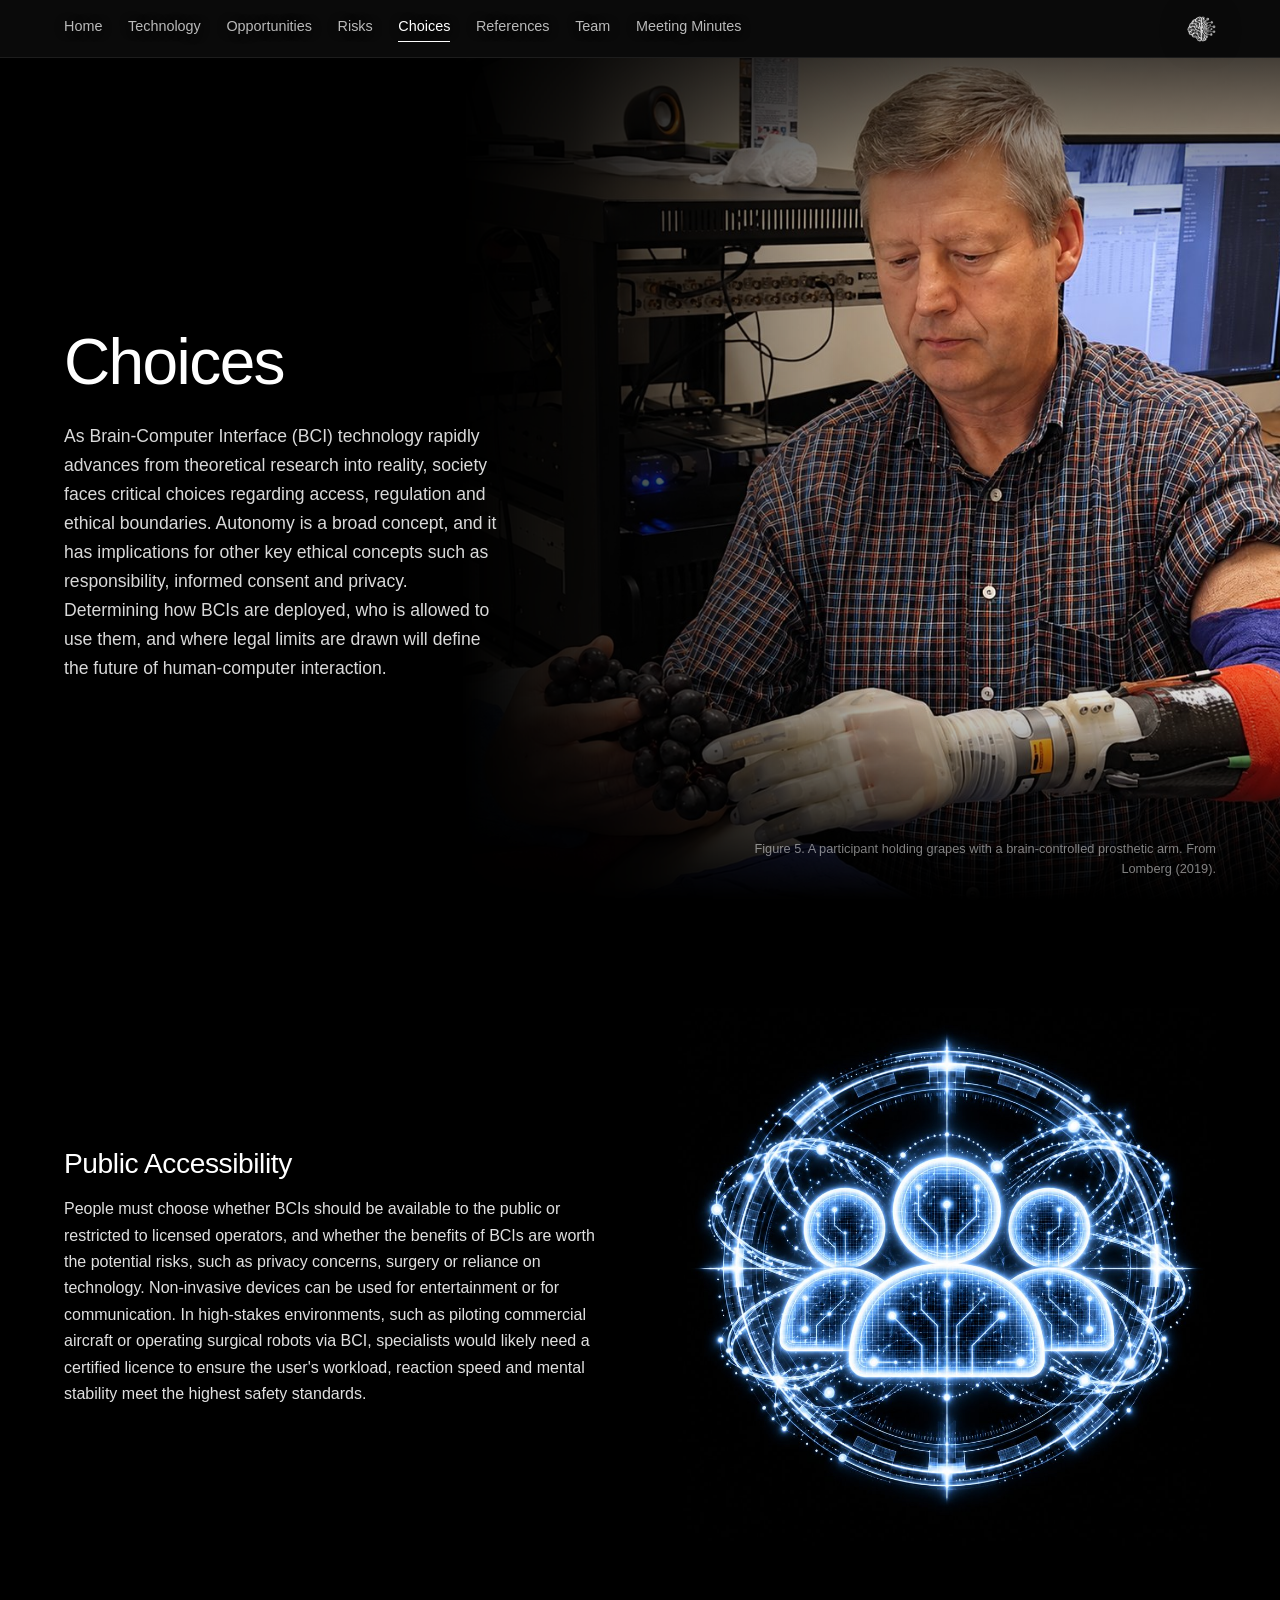
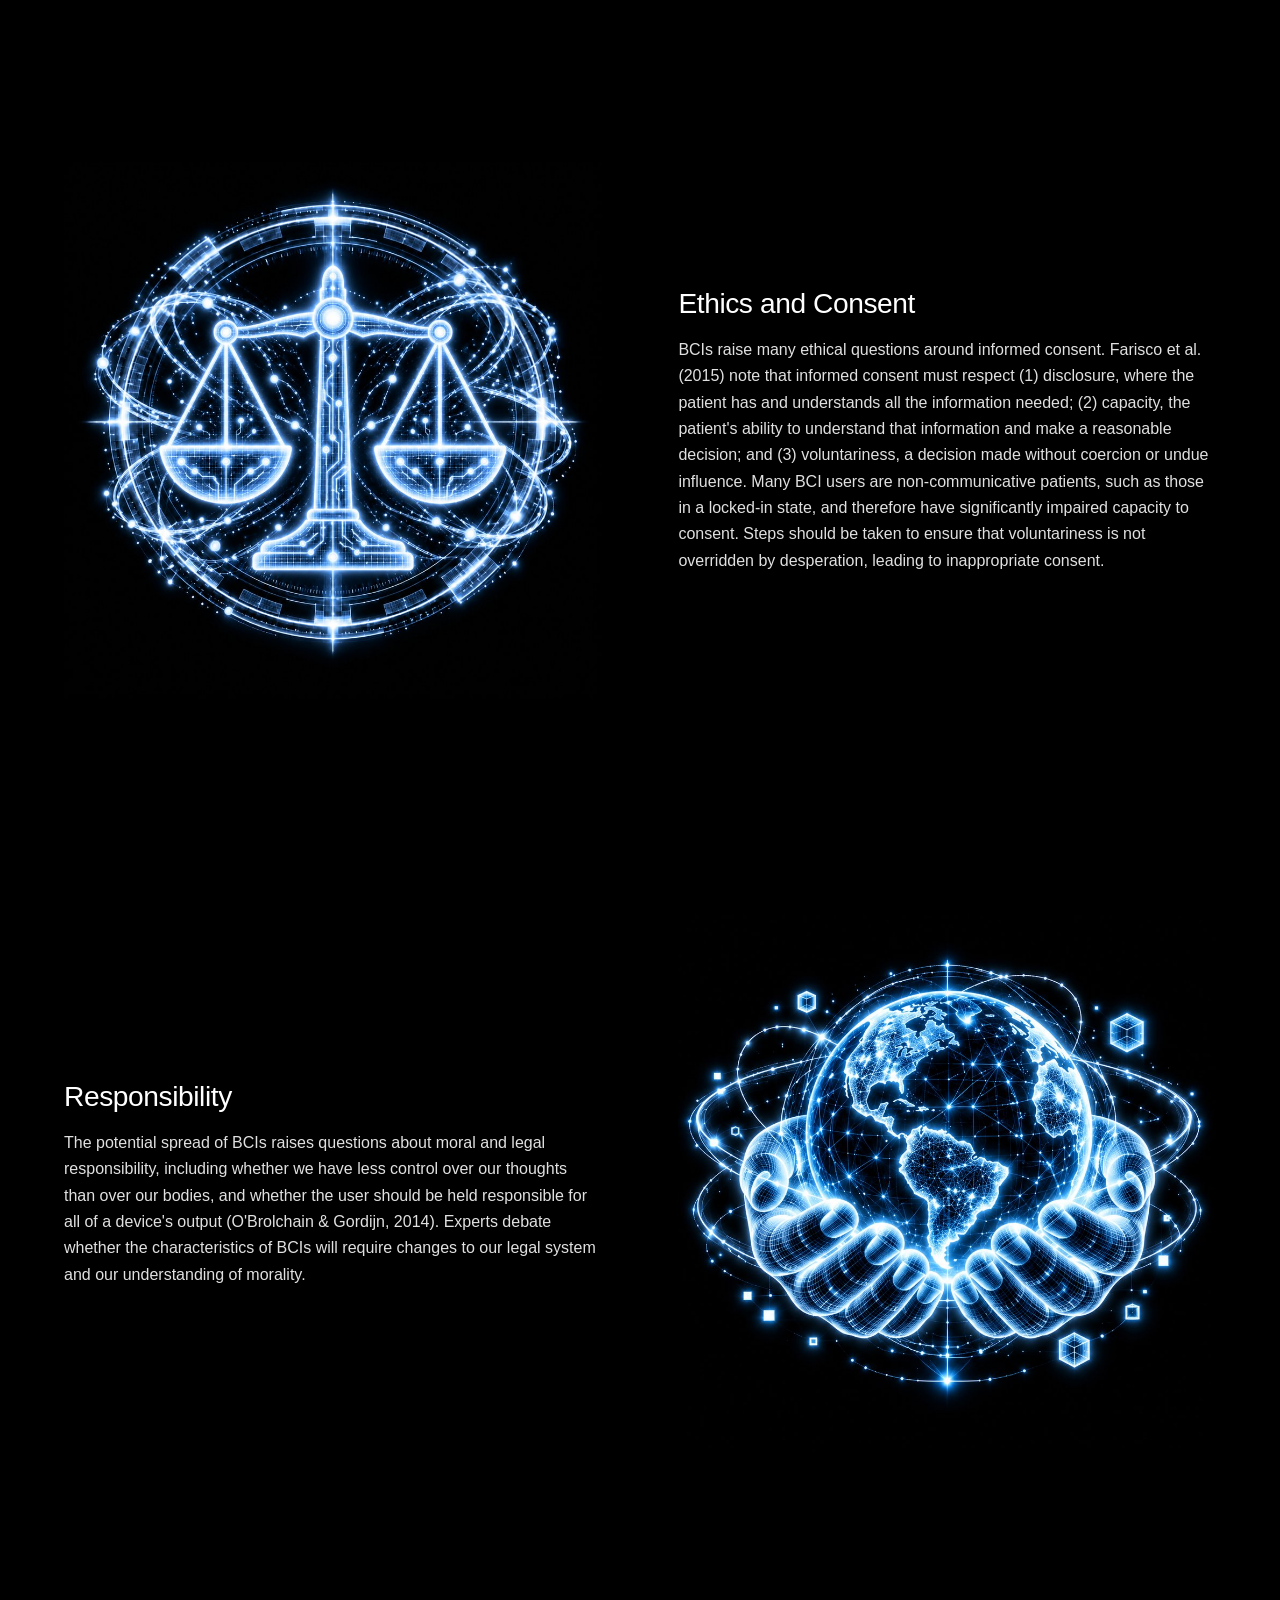
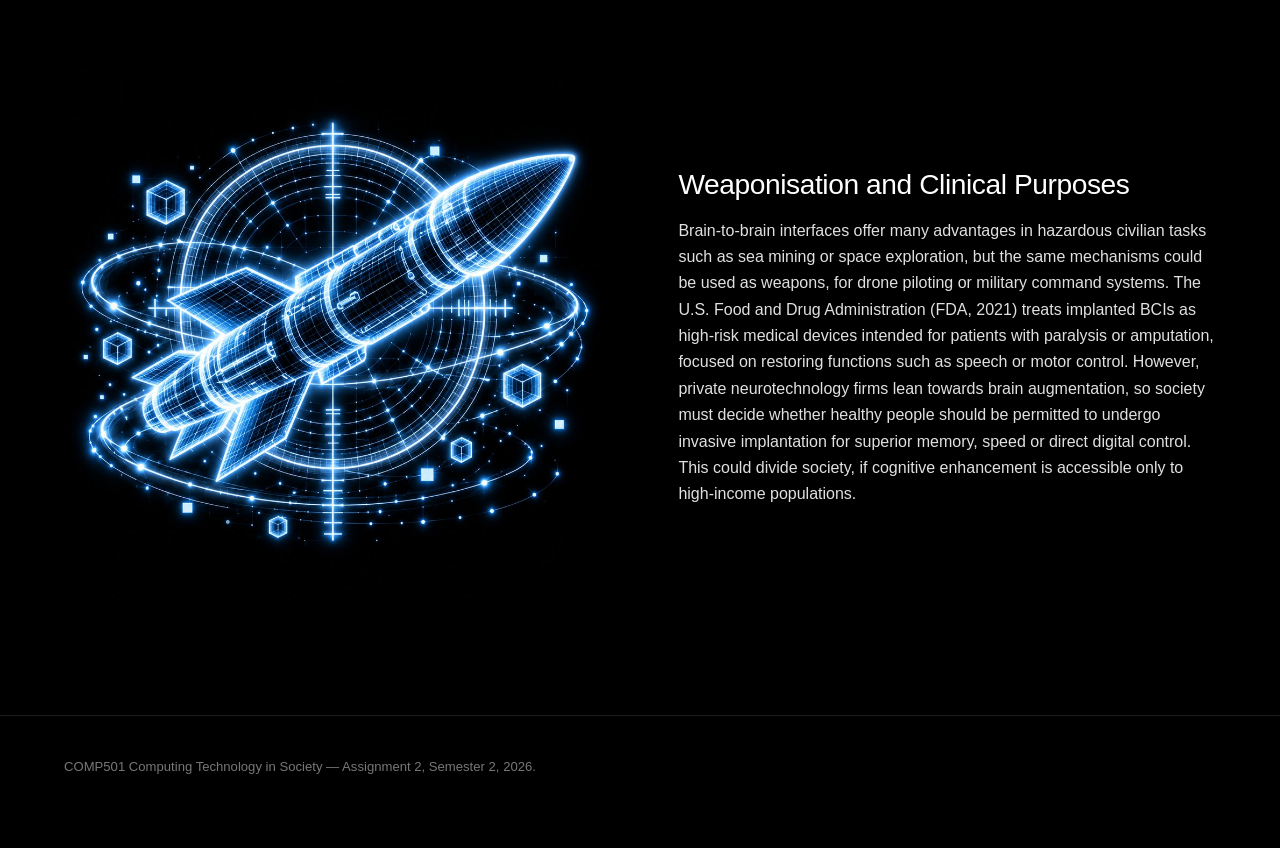
==== misc/choices.html @ fa4297a8 "Add files via upload" ====
<!DOCTYPE html>
<html lang="en-NZ">
<head>
<meta charset="utf-8">
<meta name="viewport" content="width=device-width, initial-scale=1">
<title>Choices &mdash; Brain-Computer Interfaces</title>
<link rel="stylesheet" href="../styles/main.css">
</head>
<body>

<header class="masthead">
  <nav aria-label="Main">
    <a href="../index.html">Home</a>
    <a href="topic.html">Technology</a>
    <a href="opportunities.html">Opportunities</a>
    <a href="risks.html">Risks</a>
    <a href="choices.html" aria-current="page">Choices</a>
    <a href="references.html">References</a>
    <a href="team-members.html">Team</a>
    <a href="meetings.html">Meeting Minutes</a>
  </nav>
  <a class="wordmark" href="../index.html" aria-label="Home"><img src="../images/brain-logo.png" alt="Brain-Computer Interfaces"></a>
</header>

<div class="pagehead opp-pagehead ph-split">
  <div class="ph-text">
  <h1>Choices</h1>
  <p class="standfirst">As Brain-Computer Interface (BCI) technology rapidly advances from theoretical research into reality, society faces critical choices regarding access, regulation and ethical boundaries. Autonomy is a broad concept, and it has implications for other key ethical concepts such as responsibility, informed consent and privacy. Determining how BCIs are deployed, who is allowed to use them, and where legal limits are drawn will define the future of human-computer interaction.</p>
  </div>
  <figure class="ph-img"><img src="../images/choice-prosthetic-arm.jpg" alt="A man holding grapes with a robotic prosthetic hand"><figcaption>Figure 5. A participant holding grapes with a brain-controlled prosthetic arm. From Lomberg (2019).</figcaption></figure>
</div>

<main class="opp-main">
  <section class="opp-row">
    <div class="opp-text">
      <h2>Public Accessibility</h2>
    <p>People must choose whether BCIs should be available to the public or restricted to licensed operators, and whether the benefits of BCIs are worth the potential risks, such as privacy concerns, surgery or reliance on technology. Non-invasive devices can be used for entertainment or for communication. In high-stakes environments, such as piloting commercial aircraft or operating surgical robots via BCI, specialists would likely need a certified licence to ensure the user's workload, reaction speed and mental stability meet the highest safety standards.</p>
    </div>
    <figure class="opp-img"><img src="../images/choice-public-accessibility.jpg" alt="" aria-hidden="true"></figure>
  </section>

  <section class="opp-row reverse">
    <div class="opp-text">
      <h2>Ethics and Consent</h2>
    <p>BCIs raise many ethical questions around informed consent. Farisco et al. (2015) note that informed consent must respect (1) disclosure, where the patient has and understands all the information needed; (2) capacity, the patient's ability to understand that information and make a reasonable decision; and (3) voluntariness, a decision made without coercion or undue influence. Many BCI users are non-communicative patients, such as those in a locked-in state, and therefore have significantly impaired capacity to consent. Steps should be taken to ensure that voluntariness is not overridden by desperation, leading to inappropriate consent.</p>
    </div>
    <figure class="opp-img"><img src="../images/choice-ethics-consent.jpg" alt="" aria-hidden="true"></figure>
  </section>

  <section class="opp-row">
    <div class="opp-text">
      <h2>Responsibility</h2>
    <p>The potential spread of BCIs raises questions about moral and legal responsibility, including whether we have less control over our thoughts than over our bodies, and whether the user should be held responsible for all of a device's output (O'Brolchain & Gordijn, 2014). Experts debate whether the characteristics of BCIs will require changes to our legal system and our understanding of morality.</p>
    </div>
    <figure class="opp-img"><img src="../images/choice-responsibility.jpg" alt="" aria-hidden="true"></figure>
  </section>

  <section class="opp-row reverse">
    <div class="opp-text">
      <h2>Weaponisation and Clinical Purposes</h2>
    <p>Brain-to-brain interfaces offer many advantages in hazardous civilian tasks such as sea mining or space exploration, but the same mechanisms could be used as weapons, for drone piloting or military command systems. The U.S. Food and Drug Administration (FDA, 2021) treats implanted BCIs as high-risk medical devices intended for patients with paralysis or amputation, focused on restoring functions such as speech or motor control. However, private neurotechnology firms lean towards brain augmentation, so society must decide whether healthy people should be permitted to undergo invasive implantation for superior memory, speed or direct digital control. This could divide society, if cognitive enhancement is accessible only to high-income populations.</p>
    </div>
    <figure class="opp-img"><img src="../images/choice-weaponisation.jpg" alt="" aria-hidden="true"></figure>
  </section>
</main>

<footer>
  <p>COMP501 Computing Technology in Society &mdash; Assignment 2, Semester 2, 2026.</p>
</footer>

</body>
</html>
---- styles/main.css ----
:root {
  --ink: #0a0a0a;
  --paper: #ffffff;
  --mist: #f4f4f2;
  --line: #d9d9d4;
  --muted: #6e6e68;
  --measure: 66ch;
  --gutter: clamp(1.5rem, 5vw, 6rem);
}
*,
::after,
::before {
  box-sizing: border-box;
}
html {
  -webkit-text-size-adjust: 100%;
  scroll-behavior: smooth;
}
@media (prefers-reduced-motion: reduce) {
  html {
    scroll-behavior: auto;
  }
  * {
    animation: none !important;
    transition: none !important;
  }
}
body {
  margin: 0;
  background: var(--paper);
  color: var(--ink);
  font-family: "Helvetica Neue", Helvetica, Arial, system-ui, sans-serif;
  font-size: 17px;
  line-height: 1.65;
  -webkit-font-smoothing: antialiased;
}
.masthead,
.masthead nav {
  display: flex;
  flex-wrap: wrap;
}
.masthead {
  position: sticky;
  top: 0;
  z-index: 10;
  align-items: center;
  gap: 0.6rem 2.5rem;
  padding: 0.85rem clamp(1.5rem, 5%, 6rem);
  min-height: 58px;
  background: var(--ink);
  border-bottom: 1px solid #1d1d1d;
}
.wordmark {
  display: inline-flex;
  align-items: center;
  line-height: 0;
  margin-left: auto;
  order: 2;
}
.wordmark img {
  height: 30px;
  width: auto;
  display: block;
  filter: drop-shadow(0 2px 14px rgba(0, 0, 0, 0.75));
}
.masthead nav {
  gap: 0.4rem 1.6rem;
}
.masthead nav a {
  font-size: 0.9rem;
  color: rgba(255, 255, 255, 0.72);
  text-decoration: none;
  padding-bottom: 2px;
  border-bottom: 1px solid transparent;
  text-shadow: 0 1px 10px rgba(0, 0, 0, 0.55);
}
.masthead nav a:focus-visible,
.masthead nav a:hover {
  color: #fff;
  border-bottom-color: #fff;
}
.masthead nav a[aria-current="page"] {
  color: #fff;
  border-bottom-color: #fff;
}
.hero {
  position: relative;
  isolation: isolate;
  min-height: 100vh;
  min-height: 100svh;
  display: flex;
  align-items: flex-end;
  background: var(--ink);
  color: var(--paper);
  padding: clamp(5rem, 16vh, 11rem) var(--gutter) clamp(3.5rem, 10vh, 6rem);
  overflow: hidden;
}
.hero-scrim,
.hero-video {
  position: absolute;
  inset: 0;
}
.hero-video {
  width: 100%;
  height: 100%;
  object-fit: cover;
  z-index: -2;
}
.hero-scrim {
  z-index: -1;
  background: linear-gradient(
    to top,
    #0a0a0a 0,
    rgba(10, 10, 10, 0.92) 12%,
    rgba(10, 10, 10, 0.55) 38%,
    rgba(10, 10, 10, 0.35) 62%,
    rgba(10, 10, 10, 0.55) 100%
  );
}
.hero-content {
  position: relative;
}
.hero h1,
.pagehead h1 {
  margin: 0;
  max-width: 20ch;
  font-weight: 300;
}
.hero h1 {
  font-size: clamp(2.3rem, 6.5vw, 5.2rem);
  line-height: 1.04;
  letter-spacing: -0.03em;
  text-shadow: 0 2px 30px rgba(0, 0, 0, 0.5);
}
.hero p {
  max-width: 46ch;
  margin: 1.8rem 0 0;
  font-size: clamp(1rem, 1.6vw, 1.2rem);
  color: rgba(255, 255, 255, 0.82);
  text-shadow: 0 1px 16px rgba(0, 0, 0, 0.6);
}
.pagehead {
  padding: clamp(3.5rem, 11vh, 7rem) var(--gutter) clamp(2rem, 5vh, 3.5rem);
  border-bottom: 1px solid var(--line);
}
.pagehead h1 {
  font-size: clamp(2.2rem, 5.5vw, 4rem);
  line-height: 1.05;
  letter-spacing: -0.025em;
}
.pagehead .standfirst {
  margin: 1.6rem 0 0;
  font-size: 1.1rem;
  color: var(--muted);
}
main {
  padding: clamp(2.5rem, 7vh, 5rem) var(--gutter) 6rem;
}
section {
  margin: 0 0 clamp(2.5rem, 6vh, 4.5rem);
}
h2 {
  margin: 0 0 1rem;
  font-size: clamp(1.4rem, 2.6vw, 1.95rem);
  font-weight: 400;
  line-height: 1.2;
  letter-spacing: -0.015em;
}
h3 {
  margin: 2rem 0 0.6rem;
  font-size: 1.05rem;
}
p {
  margin: 0 0 1.1rem;
}
a {
  color: var(--ink);
  text-decoration-thickness: 1px;
  text-underline-offset: 3px;
}
.pagehead .standfirst,
figure,
ol,
p,
section,
table,
ul {
  max-width: var(--measure);
}
ol,
ul {
  padding-left: 1.2rem;
}
li {
  margin-bottom: 0.5rem;
}
figure,
table {
  margin: 2.5rem 0;
}
figure img {
  width: 100%;
  height: auto;
  display: block;
}
figcaption {
  margin-top: 0.7rem;
  font-size: 0.85rem;
  line-height: 1.5;
  color: var(--muted);
}
table {
  width: 100%;
  border-collapse: collapse;
  margin: 2rem 0;
  font-size: 0.93rem;
}
td,
th {
  text-align: left;
  vertical-align: top;
  padding: 0.8rem 1rem 0.8rem 0;
  border-top: 1px solid var(--line);
}
h3,
th {
  font-weight: 600;
}
tbody tr:last-child td {
  border-bottom: 1px solid var(--line);
}
.contents a:focus-visible .label,
.contents a:hover .label {
  text-decoration: underline;
  text-underline-offset: 3px;
}
footer {
  padding: 2.5rem var(--gutter) 4rem;
  border-top: 1px solid var(--line);
  font-size: 0.82rem;
  color: var(--muted);
}
footer p {
  max-width: 70ch;
  margin: 0 0 0.4rem;
}
a:focus-visible,
button:focus-visible {
  outline: 2px solid currentColor;
  outline-offset: 3px;
}
@media (max-width: 640px) {
  body {
    font-size: 16px;
  }
  .wordmark img {
    height: 34px;
  }
  .masthead nav {
    gap: 0.3rem 1.1rem;
    margin-left: 0;
    width: 100%;
  }
}
.photo-band {
  position: relative;
  isolation: isolate;
  overflow: hidden;
  background: var(--ink);
  color: #fff;
  border-bottom: none;
}
.photo-band .band-img {
  position: absolute;
  inset: 0;
  width: 100%;
  height: 100%;
  object-fit: cover;
  z-index: -2;
}
.photo-band .band-scrim {
  position: absolute;
  inset: 0;
  z-index: -1;
  background: linear-gradient(
    to right,
    rgba(10, 10, 10, 0.9) 0,
    rgba(10, 10, 10, 0.72) 45%,
    rgba(10, 10, 10, 0.45) 100%
  );
}
.photo-band h1,
.photo-band h2 {
  color: #fff;
  text-shadow: 0 2px 24px rgba(0, 0, 0, 0.5);
}
.photo-band .standfirst,
.photo-band p {
  color: rgba(255, 255, 255, 0.86);
  text-shadow: 0 1px 14px rgba(0, 0, 0, 0.6);
}
.pagehead.photo-band {
  min-height: 70vh;
  display: flex;
  flex-direction: column;
  justify-content: flex-end;
  border-bottom: none;
}
main:not(:has(section)) {
  padding: 0;
}
.home-main {
  padding: 0;
  background: #0a0a0a;
  color: #fff;
}
.abstract-block {
  max-width: none;
  margin: 0;
}
.abstract-title-screen {
  min-height: 100vh;
  min-height: 100svh;
  display: flex;
  align-items: center;
  justify-content: center;
  padding: 0 var(--gutter);
}
.abstract-title {
  margin: 0;
  color: #fff;
  font-size: clamp(4rem, 17vw, 16rem);
  font-weight: 200;
  letter-spacing: 0.02em;
  line-height: 1;
  text-align: center;
}
.abstract-body {
  padding: 0 var(--gutter) clamp(6rem, 18vh, 12rem);
  display: flex;
  justify-content: center;
}
.abstract-body p,
.abstract-paras p {
  color: rgba(255, 255, 255, 0.88);
  font-size: clamp(1.1rem, 1.7vw, 1.45rem);
  line-height: 1.6;
  text-align: justify;
  hyphens: auto;
}
.abstract-body p {
  max-width: 56rem;
  margin: 0;
}
.pagehead.photo-band .band-scrim {
  background: linear-gradient(
    to top,
    #0a0a0a 0,
    rgba(10, 10, 10, 0.92) 12%,
    rgba(10, 10, 10, 0.72) 40%,
    rgba(10, 10, 10, 0.55) 100%
  );
}
.dark-block {
  background: #0a0a0a;
  color: #fff;
}
.abstract-paras {
  max-width: 56rem;
}
.abstract-paras p {
  max-width: none;
  margin: 0 0 1.4rem;
}
.abstract-paras p:last-child {
  margin-bottom: 0;
}
.dark-block .abstract-title {
  font-size: clamp(3rem, 12vw, 12rem);
  white-space: nowrap;
}
.pagehead.photo-band.band-after .band-scrim {
  background: linear-gradient(
    to bottom,
    #0a0a0a 0,
    rgba(10, 10, 10, 0.88) 14%,
    rgba(10, 10, 10, 0.62) 45%,
    rgba(10, 10, 10, 0.7) 100%
  );
  background: linear-gradient(
    to bottom,
    #0a0a0a 0,
    rgba(10, 10, 10, 0.7) 18%,
    rgba(10, 10, 10, 0.62) 50%,
    rgba(10, 10, 10, 0.7) 82%,
    #0a0a0a 100%
  );
}
.pagehead.photo-band.band-after {
  min-height: 85vh;
  justify-content: center;
  padding-bottom: clamp(4rem, 12vh, 8rem);
}
.dark-block + .photo-band + .dark-block .abstract-body,
.pagehead.photo-band.band-after {
  padding-top: clamp(4rem, 12vh, 8rem);
}
.home-main .abstract-block {
  min-height: 100vh;
  min-height: 100svh;
  display: flex;
  flex-direction: column;
  justify-content: center;
  padding: clamp(3rem, 8vh, 6rem) 0;
}
.home-main .abstract-title-screen {
  min-height: 0;
  padding-bottom: clamp(1.5rem, 4vh, 3rem);
}
.home-main .abstract-title {
  font-size: min(12vw, 20vh);
}
.home-main .abstract-body {
  padding-bottom: 0;
}
.home-main .abstract-body p {
  font-size: clamp(1rem, 1.35vw, 1.3rem);
}
.opp-main {
  padding: 0;
  background: #000;
}
.opp-row {
  max-width: none;
  margin: 0;
  display: grid;
  grid-template-columns: 1fr 1fr;
  gap: clamp(2rem, 6vw, 6rem);
  align-items: center;
  padding: clamp(4rem, 12vh, 8rem) var(--gutter);
  background: #000;
  color: #fff;
}
.opp-row.reverse .opp-text {
  order: 2;
}
.opp-row.reverse .opp-img {
  order: 1;
}
.opp-text {
  max-width: 40rem;
}
.opp-row.reverse .opp-text {
  justify-self: start;
}
.opp-row:not(.reverse) .opp-text {
  justify-self: end;
}
.opp-text h2 {
  color: #fff;
  font-weight: 400;
  font-size: clamp(1.4rem, 2.2vw, 2rem);
  margin: 0 0 1rem;
}
.opp-text p {
  color: rgba(255, 255, 255, 0.88);
  font-size: clamp(1rem, 1.25vw, 1.2rem);
  line-height: 1.65;
  margin: 0 0 1.1rem;
  max-width: none;
}
.opp-text p:last-child {
  margin-bottom: 0;
}
.opp-img {
  margin: 0;
  max-width: none;
  justify-self: center;
}
.opp-img img {
  width: 100%;
  max-width: 560px;
  height: auto;
  display: block;
}
@media (max-width: 820px) {
  .opp-row {
    grid-template-columns: 1fr;
  }
  .opp-row.reverse .opp-img,
  .opp-row.reverse .opp-text {
    order: 0;
  }
  .opp-row .opp-text {
    justify-self: start;
  }
}
.band-single {
  max-width: 60rem;
  margin: 0 auto;
  text-align: center;
  width: 100%;
}
.band-single h1 {
  max-width: none;
  margin: 0;
  font-size: clamp(2rem, 3.6vw, 3.8rem);
}
.band-single.band-left-align {
  max-width: 96rem;
  text-align: left;
}
.band-single.band-left-align h1 {
  max-width: 22ch;
}
.opp-pagehead {
  min-height: calc(100vh - 58px);
  min-height: calc(100svh - 58px);
  display: flex;
  flex-direction: column;
  justify-content: center;
}
.opp-img figcaption {
  margin-top: 0.9rem;
  color: rgba(255, 255, 255, 0.55);
  font-size: 0.85rem;
  line-height: 1.5;
  text-align: center;
  max-width: 560px;
}
.ph-split {
  display: grid;
  gap: clamp(2rem, 5vw, 6rem);
  align-items: center;
}
.ph-split .ph-text .standfirst {
  max-width: var(--measure);
  max-width: none;
}
.ph-img {
  justify-self: center;
  text-align: center;
}
.ph-img img {
  width: min(42vw, 78vh, 640px);
  display: block;
}
.ph-img figcaption {
  margin: 1rem auto 0;
  max-width: 30rem;
  color: var(--muted);
  line-height: 1.5;
  position: absolute;
  left: 0;
  right: 0;
  bottom: 0;
  margin: 0;
  max-width: none;
  padding: 3rem 2rem 1rem 22%;
  background: linear-gradient(to top, rgba(0, 0, 0, 0.65), transparent);
  text-align: right;
  z-index: 3;
  background: 0 0;
  padding: 0 var(--gutter) 1.4rem 30%;
  color: rgba(255, 255, 255, 0.5);
  font-size: 0.8rem;
}
@media (max-width: 820px) {
  .ph-split {
    grid-template-columns: 1fr;
  }
  .ph-flip .ph-img,
  .ph-flip .ph-text {
    order: 0;
  }
  .ph-img img {
    width: min(80vw, 420px);
  }
}
.ph-split {
  position: relative;
  overflow: hidden;
}
.ph-split .ph-text {
  grid-column: 1;
  position: relative;
}
.ph-flip .ph-text {
  grid-column: 2;
  order: 0;
}
.ph-img {
  position: absolute;
  top: 0;
  bottom: 0;
  right: 0;
  margin: 0;
  max-width: none;
  clip-path: polygon(18%0, 100%0, 100% 100%, 0 100%);
}
.ph-flip .ph-img {
  right: auto;
  left: 0;
  order: 0;
  clip-path: polygon(0 0, 100%0, 82% 100%, 0 100%);
}
.ph-img img {
  width: 100%;
  height: 100%;
  aspect-ratio: auto;
  object-fit: cover;
  border-radius: 0;
  filter: grayscale(1) contrast(1.08) brightness(0.78);
  filter: none;
}
.ph-flip .ph-img figcaption {
  padding: 3rem 22% 1rem 2rem;
  text-align: left;
  padding: 0 30% 1.4rem var(--gutter);
}
@media (max-width: 820px) {
  .ph-flip .ph-text,
  .ph-split .ph-text {
    grid-column: 1;
  }
  .ph-flip .ph-img,
  .ph-img {
    position: relative;
    width: 100%;
    height: 60vh;
    clip-path: none;
  }
}
.ph-split {
  grid-template-columns: 2fr 3fr;
}
.ph-flip {
  grid-template-columns: 3fr 2fr;
}
@media (max-width: 820px) {
  .ph-flip,
  .ph-split {
    grid-template-columns: 1fr;
  }
  .ph-img {
    width: 100%;
  }
}
.ph-split {
  background: #000;
  border-bottom: none;
}
.dark-page .pagehead h1,
.dark-page .ref-list a:hover,
.dark-page a,
.dark-page h2,
.dark-page h3,
.dark-page th,
.ph-split h1 {
  color: #fff;
}
.ph-split .standfirst {
  color: rgba(255, 255, 255, 0.85);
}
.ph-img {
  width: 64%;
  overflow: hidden;
  z-index: 0;
  isolation: isolate;
}
.ph-flip .ph-img,
.ph-img {
  clip-path: none;
}
.ph-img::after,
.ph-img::before {
  position: absolute;
  inset: 0;
  pointer-events: none;
}
.ph-img::before {
  z-index: 1;
  background: linear-gradient(
    135deg,
    rgba(70, 140, 255, 0.55),
    rgba(20, 60, 160, 0.35)
  );
  mix-blend-mode: color;
}
.ph-img::after {
  content: "";
  z-index: 2;
  background:
    linear-gradient(
      to right,
      #000 0,
      rgba(0, 0, 0, 0.85) 14%,
      rgba(0, 0, 0, 0.35) 38%,
      transparent 60%
    ),
    linear-gradient(to top, #000 0, transparent 28%),
    linear-gradient(to bottom, rgba(0, 0, 0, 0.7) 0, transparent 22%);
}
.ph-flip .ph-img::after {
  background:
    linear-gradient(
      to left,
      #000 0,
      rgba(0, 0, 0, 0.85) 14%,
      rgba(0, 0, 0, 0.35) 38%,
      transparent 60%
    ),
    linear-gradient(to top, #000 0, transparent 28%),
    linear-gradient(to bottom, rgba(0, 0, 0, 0.7) 0, transparent 22%);
}
@media (max-width: 820px) {
  .ph-img::after {
    background: linear-gradient(to top, #000 0, transparent 40%);
  }
}
.ph-split .ph-text {
  z-index: 5;
}
.ph-img::before {
  content: none;
}
.hero {
  min-height: calc(100vh - 58px);
  min-height: calc(100svh - 58px);
}
.ph-title {
  margin: 0;
  max-width: none;
  color: #fff;
  font-size: clamp(2.2rem, 5.5vw, 4rem);
  font-weight: 300;
  line-height: 1.05;
  letter-spacing: -0.025em;
}
.home-main .ph-split {
  padding-top: clamp(3.5rem, 11vh, 7rem);
}
.ph-split.ph-flip {
  border-top: none;
}
.dark-page {
  --ink: #fff;
  --paper: #000;
  --mist: #111;
  --line: #262626;
  --muted: #9a9a9a;
  background: #000;
  color: rgba(255, 255, 255, 0.88);
}
.dark-page .masthead {
  background: #0a0a0a;
  border-bottom-color: #1d1d1d;
}
.dark-page .pagehead {
  background: #000;
  border-bottom-color: #1d1d1d;
}
.dark-page .ref-list a {
  color: #9a9a9a;
  text-decoration-color: #444;
}
.dark-page .m-pdf {
  border-color: #fff;
  color: #fff;
}
.dark-page .m-pdf:hover {
  background: #fff;
  color: #000;
}
.dark-page footer,
footer {
  background: #000;
  color: #777;
  border-top-color: #1d1d1d;
}
main.topic-main {
  padding: 0;
}
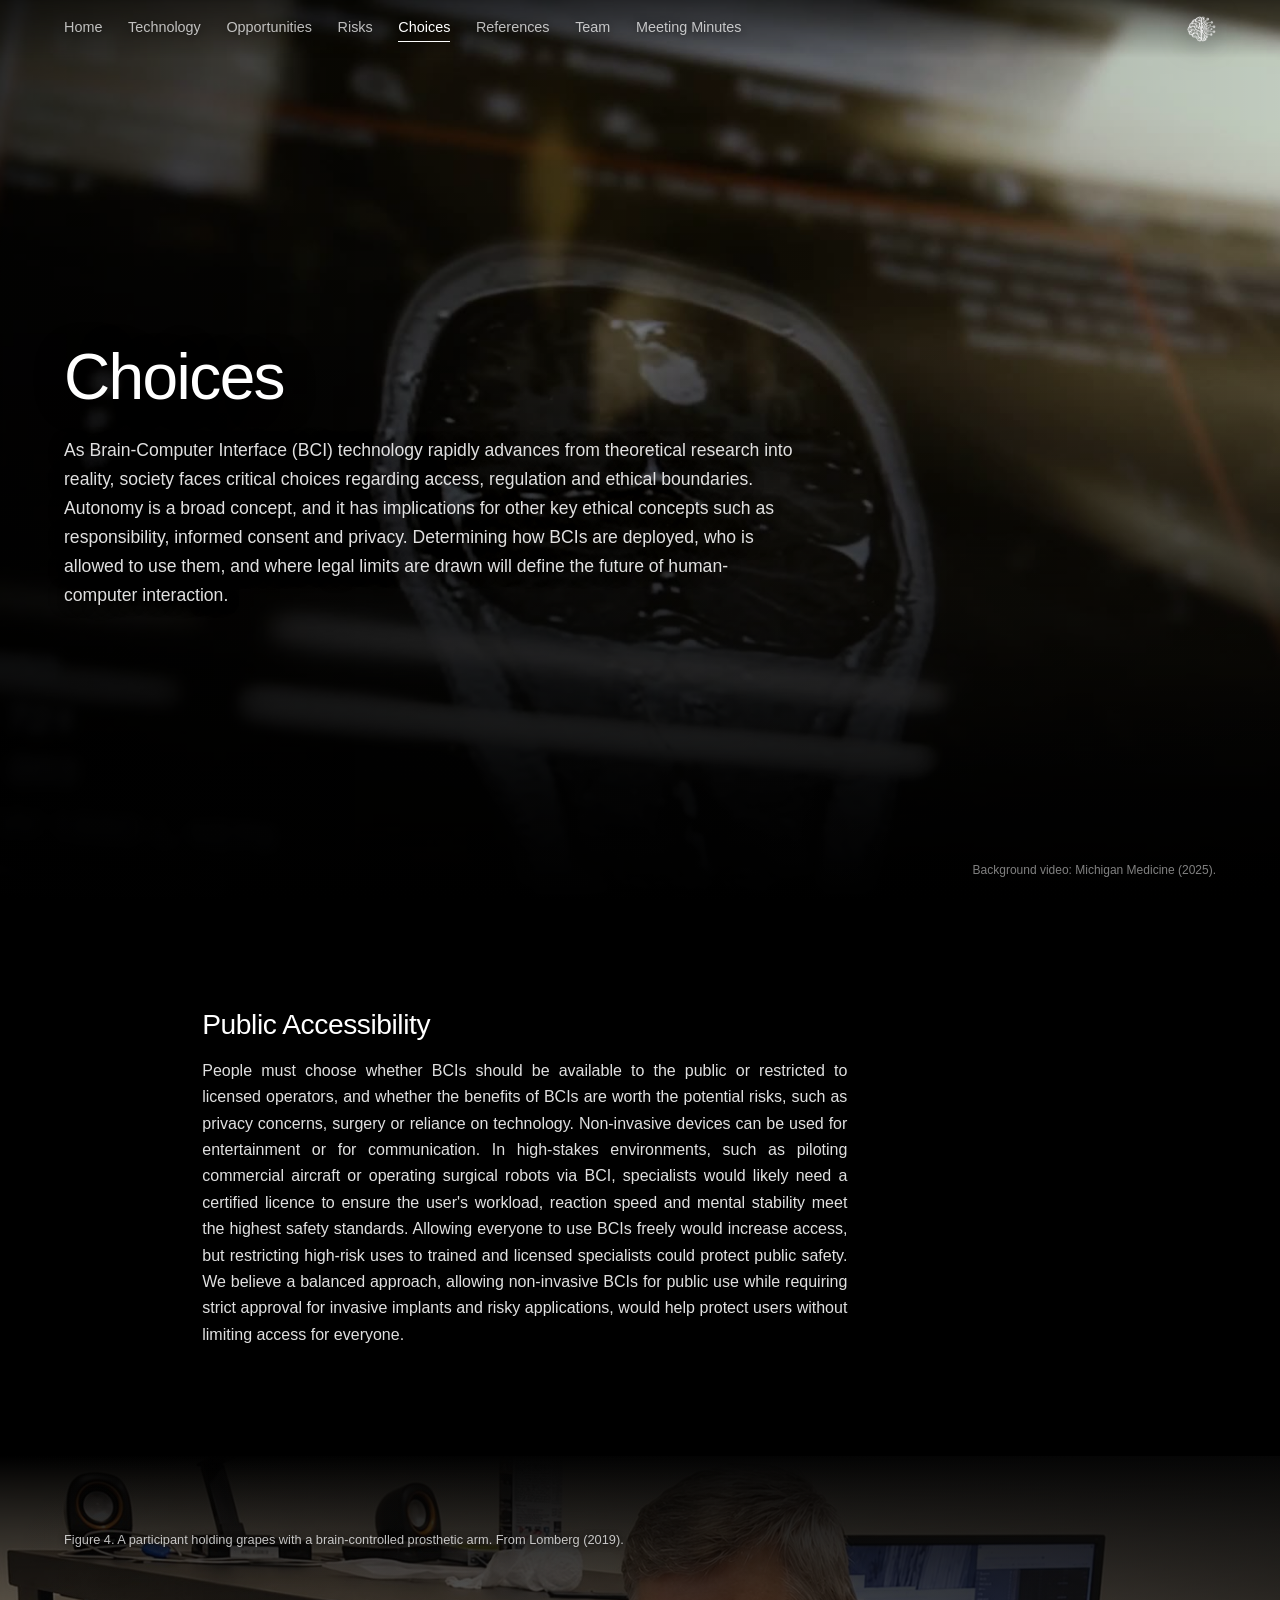
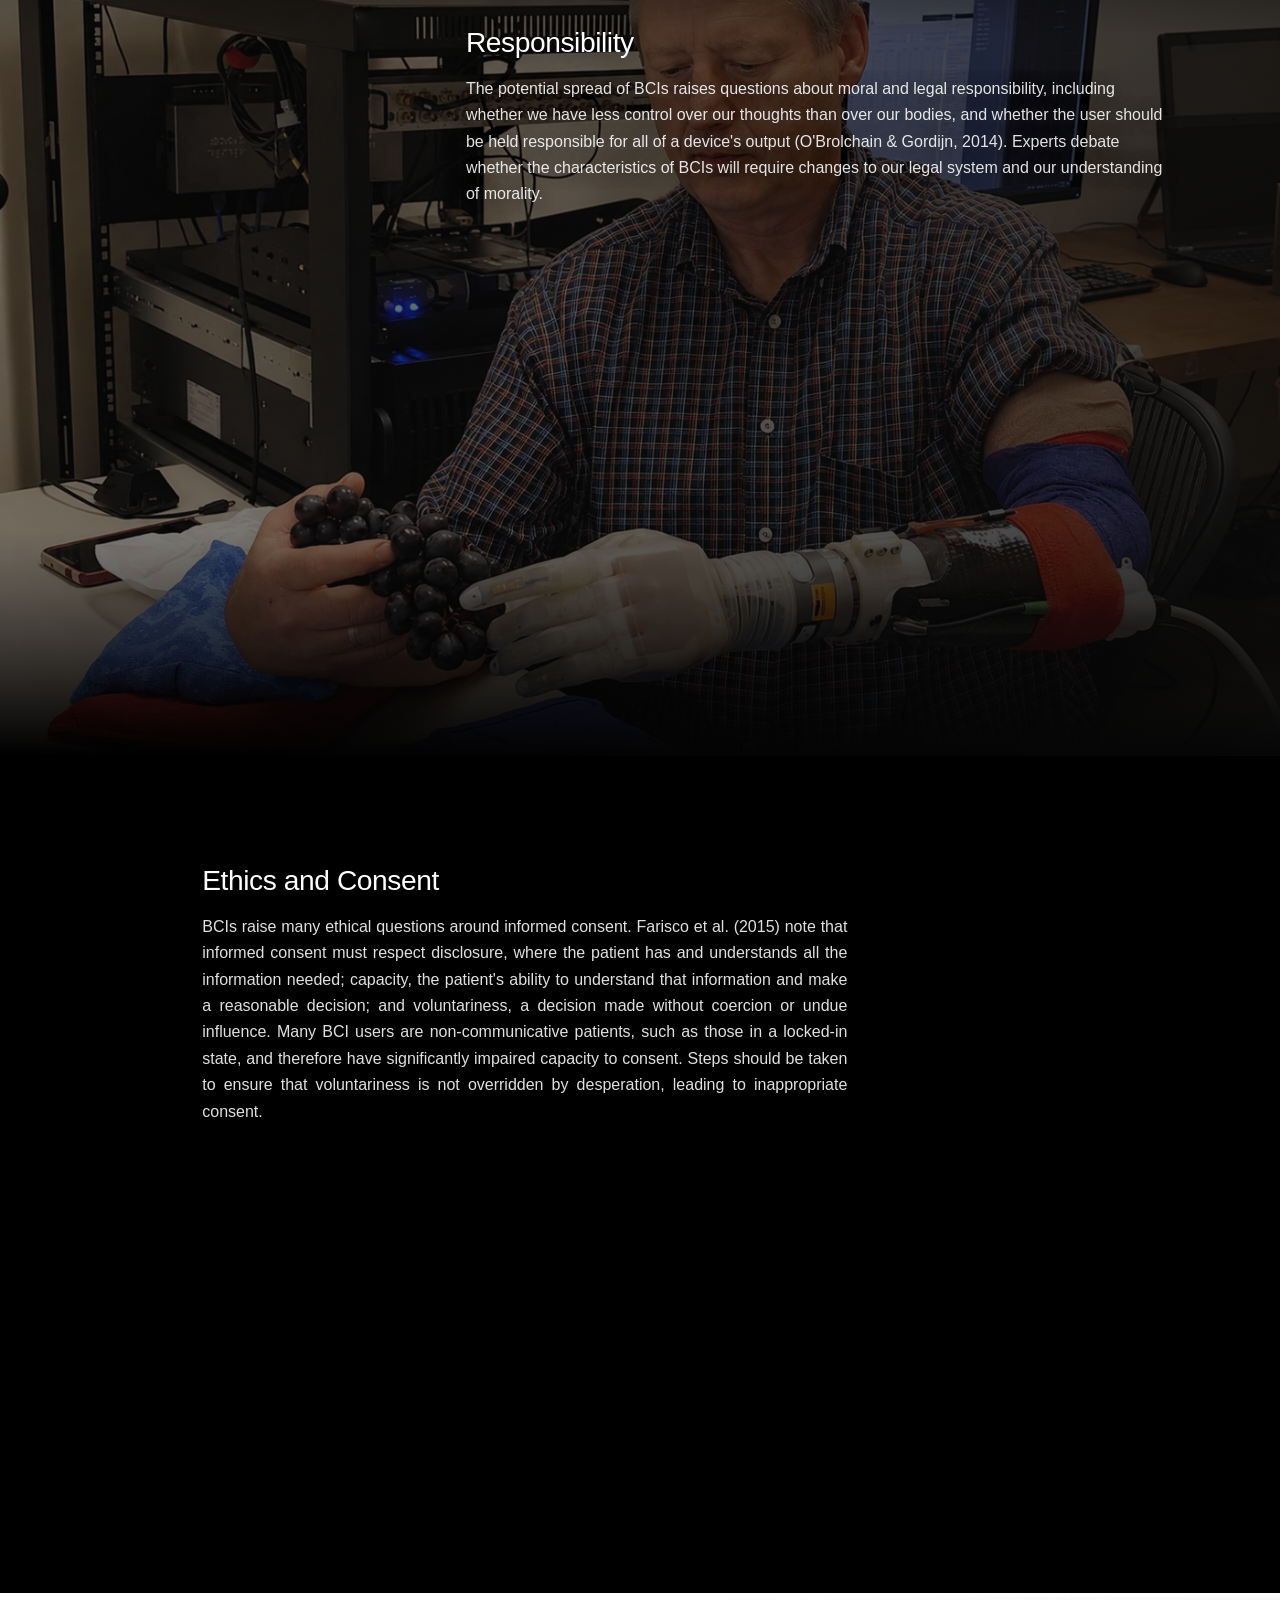
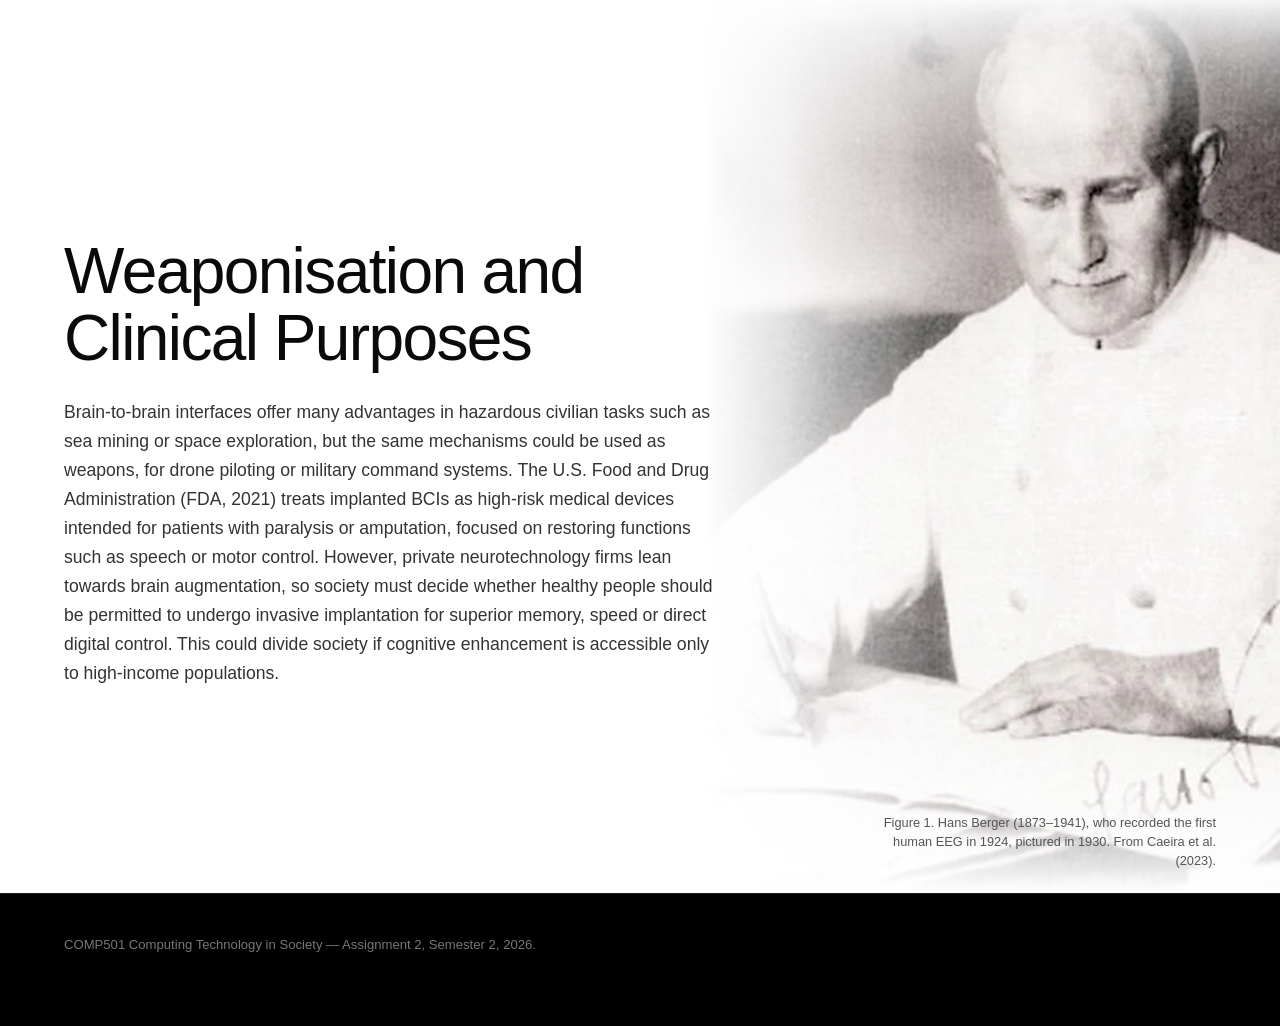
==== commit 0798765f: "Add files via upload" ====
--- a/misc/choices.html
+++ b/misc/choices.html
@@ -22,51 +22,54 @@
   <a class="wordmark" href="../index.html" aria-label="Home"><img src="../images/brain-logo.png" alt="Brain-Computer Interfaces"></a>
 </header>
 
-<div class="pagehead opp-pagehead ph-split">
+<div class="pagehead opp-pagehead vid-head">
+  <video class="hero-video" autoplay muted loop playsinline poster="../media/hero-poster.jpg"><source src="../media/hero.mp4" type="video/mp4"></video>
+  <div class="hero-scrim vid-scrim"></div>
+  <p class="vid-credit">Background video: Michigan Medicine (2025).</p>
   <div class="ph-text">
   <h1>Choices</h1>
   <p class="standfirst">As Brain-Computer Interface (BCI) technology rapidly advances from theoretical research into reality, society faces critical choices regarding access, regulation and ethical boundaries. Autonomy is a broad concept, and it has implications for other key ethical concepts such as responsibility, informed consent and privacy. Determining how BCIs are deployed, who is allowed to use them, and where legal limits are drawn will define the future of human-computer interaction.</p>
   </div>
-  <figure class="ph-img"><img src="../images/choice-prosthetic-arm.jpg" alt="A man holding grapes with a robotic prosthetic hand"><figcaption>Figure 5. A participant holding grapes with a brain-controlled prosthetic arm. From Lomberg (2019).</figcaption></figure>
 </div>
 
 <main class="opp-main">
-  <section class="opp-row">
+  <section class="stagger stagger-left">
     <div class="opp-text">
-      <h2>Public Accessibility</h2>
-    <p>People must choose whether BCIs should be available to the public or restricted to licensed operators, and whether the benefits of BCIs are worth the potential risks, such as privacy concerns, surgery or reliance on technology. Non-invasive devices can be used for entertainment or for communication. In high-stakes environments, such as piloting commercial aircraft or operating surgical robots via BCI, specialists would likely need a certified licence to ensure the user's workload, reaction speed and mental stability meet the highest safety standards.</p>
-    </div>
-    <figure class="opp-img"><img src="../images/choice-public-accessibility.jpg" alt="" aria-hidden="true"></figure>
+        <h2>Public Accessibility</h2>
+      <p>People must choose whether BCIs should be available to the public or restricted to licensed operators, and whether the benefits of BCIs are worth the potential risks, such as privacy concerns, surgery or reliance on technology. Non-invasive devices can be used for entertainment or for communication. In high-stakes environments, such as piloting commercial aircraft or operating surgical robots via BCI, specialists would likely need a certified licence to ensure the user's workload, reaction speed and mental stability meet the highest safety standards. Allowing everyone to use BCIs freely would increase access, but restricting high-risk uses to trained and licensed specialists could protect public safety. We believe a balanced approach, allowing non-invasive BCIs for public use while requiring strict approval for invasive implants and risky applications, would help protect users without limiting access for everyone.</p>
+      </div>
   </section>
 
-  <section class="opp-row reverse">
+  <figure class="photo-window text-high">
+    <img style="object-position: 50% 100%" src="../images/choice-prosthetic-arm.jpg" alt="A man holding grapes with a robotic prosthetic hand">
+    <div class="photo-scrim"></div>
+    <figcaption>Figure 4. A participant holding grapes with a brain-controlled prosthetic arm. From Lomberg (2019).</figcaption>
     <div class="opp-text">
-      <h2>Ethics and Consent</h2>
-    <p>BCIs raise many ethical questions around informed consent. Farisco et al. (2015) note that informed consent must respect (1) disclosure, where the patient has and understands all the information needed; (2) capacity, the patient's ability to understand that information and make a reasonable decision; and (3) voluntariness, a decision made without coercion or undue influence. Many BCI users are non-communicative patients, such as those in a locked-in state, and therefore have significantly impaired capacity to consent. Steps should be taken to ensure that voluntariness is not overridden by desperation, leading to inappropriate consent.</p>
-    </div>
-    <figure class="opp-img"><img src="../images/choice-ethics-consent.jpg" alt="" aria-hidden="true"></figure>
-  </section>
+        <h2>Responsibility</h2>
+      <p>The potential spread of BCIs raises questions about moral and legal responsibility, including whether we have less control over our thoughts than over our bodies, and whether the user should be held responsible for all of a device's output (O'Brolchain & Gordijn, 2014). Experts debate whether the characteristics of BCIs will require changes to our legal system and our understanding of morality.</p>
+      </div>
+  </figure>
 
-  <section class="opp-row">
+  <section class="stagger stagger-left">
     <div class="opp-text">
-      <h2>Responsibility</h2>
-    <p>The potential spread of BCIs raises questions about moral and legal responsibility, including whether we have less control over our thoughts than over our bodies, and whether the user should be held responsible for all of a device's output (O'Brolchain & Gordijn, 2014). Experts debate whether the characteristics of BCIs will require changes to our legal system and our understanding of morality.</p>
-    </div>
-    <figure class="opp-img"><img src="../images/choice-responsibility.jpg" alt="" aria-hidden="true"></figure>
-  </section>
-
-  <section class="opp-row reverse">
-    <div class="opp-text">
-      <h2>Weaponisation and Clinical Purposes</h2>
-    <p>Brain-to-brain interfaces offer many advantages in hazardous civilian tasks such as sea mining or space exploration, but the same mechanisms could be used as weapons, for drone piloting or military command systems. The U.S. Food and Drug Administration (FDA, 2021) treats implanted BCIs as high-risk medical devices intended for patients with paralysis or amputation, focused on restoring functions such as speech or motor control. However, private neurotechnology firms lean towards brain augmentation, so society must decide whether healthy people should be permitted to undergo invasive implantation for superior memory, speed or direct digital control. This could divide society, if cognitive enhancement is accessible only to high-income populations.</p>
-    </div>
-    <figure class="opp-img"><img src="../images/choice-weaponisation.jpg" alt="" aria-hidden="true"></figure>
+        <h2>Ethics and Consent</h2>
+      <p>BCIs raise many ethical questions around informed consent. Farisco et al. (2015) note that informed consent must respect disclosure, where the patient has and understands all the information needed; capacity, the patient's ability to understand that information and make a reasonable decision; and voluntariness, a decision made without coercion or undue influence. Many BCI users are non-communicative patients, such as those in a locked-in state, and therefore have significantly impaired capacity to consent. Steps should be taken to ensure that voluntariness is not overridden by desperation, leading to inappropriate consent.</p>
+      </div>
   </section>
 </main>
+
+<div class="pagehead opp-pagehead ph-split ph-wide-text abstract-window">
+  <div class="ph-text">
+  <h2 class="ph-title">Weaponisation and Clinical Purposes</h2>
+  <p class="standfirst">Brain-to-brain interfaces offer many advantages in hazardous civilian tasks such as sea mining or space exploration, but the same mechanisms could be used as weapons, for drone piloting or military command systems. The U.S. Food and Drug Administration (FDA, 2021) treats implanted BCIs as high-risk medical devices intended for patients with paralysis or amputation, focused on restoring functions such as speech or motor control. However, private neurotechnology firms lean towards brain augmentation, so society must decide whether healthy people should be permitted to undergo invasive implantation for superior memory, speed or direct digital control. This could divide society if cognitive enhancement is accessible only to high-income populations.</p>
+  </div>
+  <figure class="ph-img"><img src="../images/hans-berger.jpg" alt="Hans Berger writing at his desk, with a model brain beside him"><figcaption>Figure 1. Hans Berger (1873&ndash;1941), who recorded the first human EEG in 1924, pictured in 1930. From Caeira et al. (2023).</figcaption></figure>
+</div>
 
 <footer>
   <p>COMP501 Computing Technology in Society &mdash; Assignment 2, Semester 2, 2026.</p>
 </footer>
 
+<script src="../scripts/site.js"></script>
 </body>
 </html>
--- a/styles/main.css
+++ b/styles/main.css
@@ -41,14 +41,12 @@
 }
 .masthead {
   position: sticky;
-  top: 0;
   z-index: 10;
   align-items: center;
   gap: 0.6rem 2.5rem;
   padding: 0.85rem clamp(1.5rem, 5%, 6rem);
   min-height: 58px;
   background: var(--ink);
-  border-bottom: 1px solid #1d1d1d;
 }
 .wordmark {
   display: inline-flex;
@@ -86,8 +84,6 @@
 .hero {
   position: relative;
   isolation: isolate;
-  min-height: 100vh;
-  min-height: 100svh;
   display: flex;
   align-items: flex-end;
   background: var(--ink);
@@ -194,8 +190,7 @@
 li {
   margin-bottom: 0.5rem;
 }
-figure,
-table {
+figure {
   margin: 2.5rem 0;
 }
 figure img {
@@ -270,25 +265,6 @@
   color: #fff;
   border-bottom: none;
 }
-.photo-band .band-img {
-  position: absolute;
-  inset: 0;
-  width: 100%;
-  height: 100%;
-  object-fit: cover;
-  z-index: -2;
-}
-.photo-band .band-scrim {
-  position: absolute;
-  inset: 0;
-  z-index: -1;
-  background: linear-gradient(
-    to right,
-    rgba(10, 10, 10, 0.9) 0,
-    rgba(10, 10, 10, 0.72) 45%,
-    rgba(10, 10, 10, 0.45) 100%
-  );
-}
 .photo-band h1,
 .photo-band h2 {
   color: #fff;
@@ -308,11 +284,6 @@
 }
 main:not(:has(section)) {
   padding: 0;
-}
-.home-main {
-  padding: 0;
-  background: #0a0a0a;
-  color: #fff;
 }
 .abstract-block {
   max-width: none;
@@ -352,15 +323,6 @@
   max-width: 56rem;
   margin: 0;
 }
-.pagehead.photo-band .band-scrim {
-  background: linear-gradient(
-    to top,
-    #0a0a0a 0,
-    rgba(10, 10, 10, 0.92) 12%,
-    rgba(10, 10, 10, 0.72) 40%,
-    rgba(10, 10, 10, 0.55) 100%
-  );
-}
 .dark-block {
   background: #0a0a0a;
   color: #fff;
@@ -372,29 +334,13 @@
   max-width: none;
   margin: 0 0 1.4rem;
 }
-.abstract-paras p:last-child {
+.abstract-paras p:last-child,
+.opp-text p:last-child {
   margin-bottom: 0;
 }
 .dark-block .abstract-title {
   font-size: clamp(3rem, 12vw, 12rem);
   white-space: nowrap;
-}
-.pagehead.photo-band.band-after .band-scrim {
-  background: linear-gradient(
-    to bottom,
-    #0a0a0a 0,
-    rgba(10, 10, 10, 0.88) 14%,
-    rgba(10, 10, 10, 0.62) 45%,
-    rgba(10, 10, 10, 0.7) 100%
-  );
-  background: linear-gradient(
-    to bottom,
-    #0a0a0a 0,
-    rgba(10, 10, 10, 0.7) 18%,
-    rgba(10, 10, 10, 0.62) 50%,
-    rgba(10, 10, 10, 0.7) 82%,
-    #0a0a0a 100%
-  );
 }
 .pagehead.photo-band.band-after {
   min-height: 85vh;
@@ -402,29 +348,9 @@
   padding-bottom: clamp(4rem, 12vh, 8rem);
 }
 .dark-block + .photo-band + .dark-block .abstract-body,
-.pagehead.photo-band.band-after {
+.pagehead.photo-band.band-after,
+.topic-main .vid-title + .abstract-block .abstract-body {
   padding-top: clamp(4rem, 12vh, 8rem);
-}
-.home-main .abstract-block {
-  min-height: 100vh;
-  min-height: 100svh;
-  display: flex;
-  flex-direction: column;
-  justify-content: center;
-  padding: clamp(3rem, 8vh, 6rem) 0;
-}
-.home-main .abstract-title-screen {
-  min-height: 0;
-  padding-bottom: clamp(1.5rem, 4vh, 3rem);
-}
-.home-main .abstract-title {
-  font-size: min(12vw, 20vh);
-}
-.home-main .abstract-body {
-  padding-bottom: 0;
-}
-.home-main .abstract-body p {
-  font-size: clamp(1rem, 1.35vw, 1.3rem);
 }
 .opp-main {
   padding: 0;
@@ -437,21 +363,15 @@
   grid-template-columns: 1fr 1fr;
   gap: clamp(2rem, 6vw, 6rem);
   align-items: center;
-  padding: clamp(4rem, 12vh, 8rem) var(--gutter);
   background: #000;
   color: #fff;
 }
 .opp-row.reverse .opp-text {
   order: 2;
-}
-.opp-row.reverse .opp-img {
-  order: 1;
+  justify-self: start;
 }
 .opp-text {
   max-width: 40rem;
-}
-.opp-row.reverse .opp-text {
-  justify-self: start;
 }
 .opp-row:not(.reverse) .opp-text {
   justify-self: end;
@@ -469,25 +389,10 @@
   margin: 0 0 1.1rem;
   max-width: none;
 }
-.opp-text p:last-child {
-  margin-bottom: 0;
-}
-.opp-img {
-  margin: 0;
-  max-width: none;
-  justify-self: center;
-}
-.opp-img img {
-  width: 100%;
-  max-width: 560px;
-  height: auto;
-  display: block;
-}
 @media (max-width: 820px) {
   .opp-row {
     grid-template-columns: 1fr;
   }
-  .opp-row.reverse .opp-img,
   .opp-row.reverse .opp-text {
     order: 0;
   }
@@ -519,14 +424,6 @@
   display: flex;
   flex-direction: column;
   justify-content: center;
-}
-.opp-img figcaption {
-  margin-top: 0.9rem;
-  color: rgba(255, 255, 255, 0.55);
-  font-size: 0.85rem;
-  line-height: 1.5;
-  text-align: center;
-  max-width: 560px;
 }
 .ph-split {
   display: grid;
@@ -564,15 +461,12 @@
   padding: 0 var(--gutter) 1.4rem 30%;
   color: rgba(255, 255, 255, 0.5);
   font-size: 0.8rem;
+  text-shadow: 0 1px 6px rgba(0, 0, 0, 0.9);
 }
 @media (max-width: 820px) {
   .ph-split {
     grid-template-columns: 1fr;
   }
-  .ph-flip .ph-img,
-  .ph-flip .ph-text {
-    order: 0;
-  }
   .ph-img img {
     width: min(80vw, 420px);
   }
@@ -584,10 +478,6 @@
 .ph-split .ph-text {
   grid-column: 1;
   position: relative;
-}
-.ph-flip .ph-text {
-  grid-column: 2;
-  order: 0;
 }
 .ph-img {
   position: absolute;
@@ -597,12 +487,6 @@
   margin: 0;
   max-width: none;
   clip-path: polygon(18%0, 100%0, 100% 100%, 0 100%);
-}
-.ph-flip .ph-img {
-  right: auto;
-  left: 0;
-  order: 0;
-  clip-path: polygon(0 0, 100%0, 82% 100%, 0 100%);
 }
 .ph-img img {
   width: 100%;
@@ -613,17 +497,10 @@
   filter: grayscale(1) contrast(1.08) brightness(0.78);
   filter: none;
 }
-.ph-flip .ph-img figcaption {
-  padding: 3rem 22% 1rem 2rem;
-  text-align: left;
-  padding: 0 30% 1.4rem var(--gutter);
-}
 @media (max-width: 820px) {
-  .ph-flip .ph-text,
   .ph-split .ph-text {
     grid-column: 1;
   }
-  .ph-flip .ph-img,
   .ph-img {
     position: relative;
     width: 100%;
@@ -634,11 +511,7 @@
 .ph-split {
   grid-template-columns: 2fr 3fr;
 }
-.ph-flip {
-  grid-template-columns: 3fr 2fr;
-}
 @media (max-width: 820px) {
-  .ph-flip,
   .ph-split {
     grid-template-columns: 1fr;
   }
@@ -667,9 +540,6 @@
   overflow: hidden;
   z-index: 0;
   isolation: isolate;
-}
-.ph-flip .ph-img,
-.ph-img {
   clip-path: none;
 }
 .ph-img::after,
@@ -701,18 +571,6 @@
     linear-gradient(to top, #000 0, transparent 28%),
     linear-gradient(to bottom, rgba(0, 0, 0, 0.7) 0, transparent 22%);
 }
-.ph-flip .ph-img::after {
-  background:
-    linear-gradient(
-      to left,
-      #000 0,
-      rgba(0, 0, 0, 0.85) 14%,
-      rgba(0, 0, 0, 0.35) 38%,
-      transparent 60%
-    ),
-    linear-gradient(to top, #000 0, transparent 28%),
-    linear-gradient(to bottom, rgba(0, 0, 0, 0.7) 0, transparent 22%);
-}
 @media (max-width: 820px) {
   .ph-img::after {
     background: linear-gradient(to top, #000 0, transparent 40%);
@@ -736,12 +594,6 @@
   font-weight: 300;
   line-height: 1.05;
   letter-spacing: -0.025em;
-}
-.home-main .ph-split {
-  padding-top: clamp(3.5rem, 11vh, 7rem);
-}
-.ph-split.ph-flip {
-  border-top: none;
 }
 .dark-page {
   --ink: #fff;
@@ -781,3 +633,392 @@
 main.topic-main {
   padding: 0;
 }
+.ph-wide-text {
+  grid-template-columns: 3fr 2fr;
+}
+.ph-wide-text .ph-img {
+  width: 45%;
+}
+@media (max-width: 820px) {
+  .ph-wide-text {
+    grid-template-columns: 1fr;
+  }
+  .ph-wide-text .ph-img {
+    width: 100%;
+  }
+}
+.vid-head {
+  position: relative;
+  isolation: isolate;
+  overflow: hidden;
+  display: flex;
+  flex-direction: column;
+  justify-content: center;
+  background: #000;
+  color: #fff;
+  border-bottom: none;
+}
+.vid-scrim {
+  background:
+    linear-gradient(
+      to right,
+      rgba(0, 0, 0, 0.75) 0,
+      rgba(0, 0, 0, 0.35) 55%,
+      rgba(0, 0, 0, 0.2) 100%
+    ),
+    linear-gradient(to top, #000 0, transparent 30%);
+}
+.vid-head .ph-text {
+  position: relative;
+  max-width: 46rem;
+}
+.vid-head h1 {
+  color: #fff;
+  text-shadow: 0 2px 30px rgba(0, 0, 0, 0.5);
+}
+.vid-head .standfirst {
+  color: rgba(255, 255, 255, 0.88);
+  max-width: none;
+  text-shadow: 0 1px 16px rgba(0, 0, 0, 0.6);
+}
+.vid-title {
+  padding: 0;
+}
+.vid-title .vid-scrim {
+  background: linear-gradient(
+    to top,
+    #000 0,
+    rgba(0, 0, 0, 0.45) 35%,
+    rgba(0, 0, 0, 0.45) 100%
+  );
+}
+.vid-title .abstract-title-screen {
+  position: relative;
+  min-height: calc(100vh - 58px);
+  min-height: calc(100svh - 58px);
+}
+.vid-title .abstract-title {
+  text-shadow: 0 2px 40px rgba(0, 0, 0, 0.5);
+}
+.topic-main .photo-band:last-child {
+  margin-bottom: 0;
+}
+.vid-head .vid-scrim {
+  background:
+    linear-gradient(
+      to right,
+      rgba(0, 0, 0, 0.7) 0,
+      rgba(0, 0, 0, 0.3) 55%,
+      rgba(0, 0, 0, 0.15) 100%
+    ),
+    linear-gradient(
+      to top,
+      #000 0,
+      rgba(0, 0, 0, 0.92) 12%,
+      rgba(0, 0, 0, 0.5) 38%,
+      transparent 62%
+    );
+}
+.vid-title .vid-scrim {
+  background: linear-gradient(
+    to top,
+    #0a0a0a 0,
+    rgba(10, 10, 10, 0.92) 12%,
+    rgba(10, 10, 10, 0.55) 38%,
+    rgba(10, 10, 10, 0.35) 62%,
+    rgba(10, 10, 10, 0.55) 100%
+  );
+}
+.masthead {
+  position: fixed;
+  top: 0;
+  left: 0;
+  right: 0;
+  border-bottom: none;
+}
+.dark-page .masthead,
+.masthead {
+  background: linear-gradient(to bottom, rgba(0, 0, 0, 0.55), transparent);
+}
+.hero,
+.opp-pagehead.vid-head,
+.vid-title .abstract-title-screen {
+  min-height: 100vh;
+  min-height: 100svh;
+}
+.photo-break figcaption,
+.vid-credit {
+  position: absolute;
+  right: var(--gutter);
+  z-index: 1;
+  margin: 0;
+}
+.hero p.vid-credit,
+.vid-credit {
+  font-size: 0.75rem;
+  color: rgba(255, 255, 255, 0.5);
+  max-width: none;
+}
+.vid-credit {
+  bottom: 1.2rem;
+}
+.hero p.vid-credit {
+  margin: 0;
+}
+body {
+  background: #000;
+}
+.opp-row {
+  display: block;
+  padding: clamp(3.5rem, 10vh, 6rem) var(--gutter);
+}
+.opp-row .opp-text {
+  max-width: 44rem;
+  margin: 0 auto 0 0;
+}
+.opp-row.reverse .opp-text {
+  margin: 0 0 0 auto;
+}
+.photo-break {
+  position: relative;
+  margin: 0;
+  max-width: none;
+  height: 80vh;
+  min-height: 26rem;
+  overflow: hidden;
+  background: #000;
+}
+.photo-break img {
+  width: 100%;
+  height: 100%;
+  object-fit: cover;
+  display: block;
+}
+.photo-break::after {
+  content: "";
+  position: absolute;
+  inset: 0;
+  pointer-events: none;
+  background:
+    linear-gradient(to bottom, #000 0, transparent 22%),
+    linear-gradient(to top, #000 0, transparent 22%);
+}
+.photo-break figcaption {
+  top: 1.4rem;
+  max-width: 36rem;
+  text-align: right;
+  font-size: 0.8rem;
+  line-height: 1.5;
+  color: rgba(255, 255, 255, 0.75);
+  text-shadow: 0 1px 6px rgba(0, 0, 0, 0.9);
+}
+.opp-conclusion .abstract-body {
+  padding-top: clamp(4rem, 12vh, 8rem);
+}
+.photo-band.no-img {
+  background: #0a0a0a;
+}
+.abstract-window {
+  background: #fff;
+  color: #0a0a0a;
+  min-height: 100vh;
+  min-height: 100svh;
+  position: relative;
+  z-index: 1;
+  padding-top: calc(58px + clamp(2.5rem, 8vh, 5rem));
+  padding-bottom: clamp(3rem, 10vh, 6rem);
+  box-shadow: 0 -30px 60px rgba(0, 0, 0, 0.5);
+}
+.abstract-window .ph-title {
+  color: #0a0a0a;
+}
+.abstract-window .standfirst {
+  color: #333;
+  text-shadow: none;
+}
+.abstract-window .ph-img::after {
+  background:
+    linear-gradient(
+      to right,
+      #fff 0,
+      rgba(255, 255, 255, 0.85) 14%,
+      rgba(255, 255, 255, 0.35) 38%,
+      rgba(255, 255, 255, 0) 60%
+    ),
+    linear-gradient(to top, #fff 0, rgba(255, 255, 255, 0) 22%),
+    linear-gradient(to bottom, #fff 0, rgba(255, 255, 255, 0) 18%);
+}
+.abstract-window .ph-img figcaption {
+  color: #555;
+  text-shadow: none;
+}
+footer {
+  position: relative;
+  z-index: 2;
+}
+.dark-page .abstract-window {
+  background: #fff;
+}
+.masthead {
+  transition: background-color 0.2s;
+}
+.dark-page .masthead.solid,
+.masthead.solid {
+  background: #0a0a0a;
+}
+
+.pin-under {
+  position: sticky;
+  z-index: 0;
+}
+.abstract-window {
+  --ink: #0a0a0a;
+  --line: #d9d9d4;
+  --muted: #555;
+}
+.abstract-window .ph-text { position: relative; z-index: 1; }
+.abstract-window h2.ph-title { color: #0a0a0a; margin-bottom: 1.6rem; }
+.abstract-window,
+.abstract-window th,
+.abstract-window td,
+.abstract-window li { color: #222; }
+.abstract-window a,
+.dark-page .abstract-window a { color: #0a0a0a; }
+.abstract-window .ref-list a { color: #555; }
+.abstract-window table { max-width: none; }
+.abstract-window .ev-grid { grid-template-columns: repeat(auto-fill, minmax(14rem, 1fr)); }
+.abstract-window .ev-card img { height: 10rem; border-color: #ccc; }
+.abstract-window .ev-card a:hover img { border-color: #0a0a0a; }
+.abstract-window .ph-img { top: 0; bottom: 0; }
+
+.photo-break img {
+  position: absolute;
+  left: 50%;
+  top: var(--py, 45%);
+  width: auto;
+  height: 150%;
+  max-width: none;
+  transform: translate(calc(var(--hx) * -100%), calc(var(--hy) * -100%));
+  -webkit-mask-image: linear-gradient(to right, transparent 0%, #000 18%, #000 82%, transparent 100%);
+  mask-image: linear-gradient(to right, transparent 0%, #000 18%, #000 82%, transparent 100%);
+}
+
+.row-pair {
+  display: grid;
+  grid-template-columns: 1fr 1fr;
+  gap: clamp(2.5rem, 6vw, 7rem);
+  align-items: start;
+  max-width: 96rem;
+  margin: 0 auto;
+  padding: clamp(4rem, 12vh, 8rem) var(--gutter);
+  background: #000;
+  color: #fff;
+}
+.row-pair .opp-text { max-width: none; margin: 0; }
+.photo-window {
+  position: relative;
+  isolation: isolate;
+  margin: 0;
+  max-width: none;
+  min-height: 100vh;
+  min-height: 100svh;
+  display: flex;
+  align-items: center;
+  padding: clamp(5rem, 14vh, 9rem) var(--gutter);
+  overflow: hidden;
+  background: #000;
+  color: #fff;
+}
+.photo-window > img {
+  position: absolute;
+  inset: 0;
+  width: 100%;
+  height: 100%;
+  object-fit: cover;
+  z-index: -2;
+}
+.photo-scrim {
+  position: absolute;
+  inset: 0;
+  z-index: -1;
+  background:
+    linear-gradient(to right, rgba(10, 10, 10, 0.6) 0%, rgba(10, 10, 10, 0.25) 55%, rgba(10, 10, 10, 0) 100%),
+    linear-gradient(to top, #000 0%, rgba(0, 0, 0, 0) 25%),
+    linear-gradient(to bottom, #000 0%, rgba(0, 0, 0, 0) 20%),
+    rgba(10, 10, 10, 0.5);
+}
+.photo-window figcaption {
+  position: absolute;
+  top: calc(58px + 1rem);
+  right: var(--gutter);
+  max-width: 36rem;
+  margin: 0;
+  text-align: right;
+  font-size: 0.8rem;
+  line-height: 1.5;
+  color: rgba(255, 255, 255, 0.75);
+  text-shadow: 0 1px 6px rgba(0, 0, 0, 0.9);
+}
+.photo-window .opp-text {
+  position: relative;
+  max-width: 44rem;
+  text-shadow: 0 1px 16px rgba(0, 0, 0, 0.6);
+}
+@media (max-width: 820px) {
+  .row-pair { grid-template-columns: 1fr; }
+}
+.team-table { margin-top: 0; }
+.team-table th,
+.team-table td { white-space: nowrap; padding-right: 2rem; }
+.team-table td:last-child,
+.team-table th:last-child { white-space: normal; padding-right: 0; }
+.win-sub {
+  margin: 3rem 0 0;
+  font-size: clamp(1.4rem, 2.2vw, 2rem);
+  font-weight: 400;
+  color: #0a0a0a;
+}
+.abstract-window .win-sub + table { margin-top: 1rem; }
+.abstract-window h3.win-sub { color: #0a0a0a; }
+.row-pair .opp-text p {
+  text-align: justify;
+  -webkit-hyphens: auto;
+  hyphens: auto;
+}
+.stagger {
+  margin: 0;
+  max-width: none;
+  padding: clamp(4rem, 12vh, 8rem) var(--gutter);
+  background: #000;
+  color: #fff;
+}
+.stagger .opp-text { width: 56%; max-width: 54rem; }
+.stagger-left .opp-text { margin: 0 auto 0 0; }
+.stagger-right .opp-text { margin: 0 0 0 auto; }
+.stagger .opp-text p {
+  text-align: justify;
+  -webkit-hyphens: auto;
+  hyphens: auto;
+}
+@media (max-width: 820px) {
+  .stagger .opp-text { width: auto; }
+}
+.pin-under { padding-bottom: 40vh; }
+.pin-under.vid-head { padding-bottom: 0; }
+.pin-under.hero { padding-bottom: clamp(3.5rem, 10vh, 6rem); }
+.stagger-left .opp-text { margin: 0 0 0 12%; }
+.photo-window { justify-content: flex-end; }
+.photo-window .opp-text { margin-right: 4%; }
+.photo-window .photo-scrim {
+  background:
+    linear-gradient(to left, rgba(10, 10, 10, 0.6) 0%, rgba(10, 10, 10, 0.25) 55%, rgba(10, 10, 10, 0) 100%),
+    linear-gradient(to top, #000 0%, rgba(0, 0, 0, 0) 25%),
+    linear-gradient(to bottom, #000 0%, rgba(0, 0, 0, 0) 20%),
+    rgba(10, 10, 10, 0.5);
+}
+.photo-window figcaption { right: auto; left: var(--gutter); text-align: left; }
+@media (max-width: 820px) {
+  .stagger-left .opp-text { margin: 0; }
+  .photo-window .opp-text { margin-right: 0; }
+}
+.photo-window.text-high { align-items: flex-start; padding-top: calc(58px + 7rem); }
